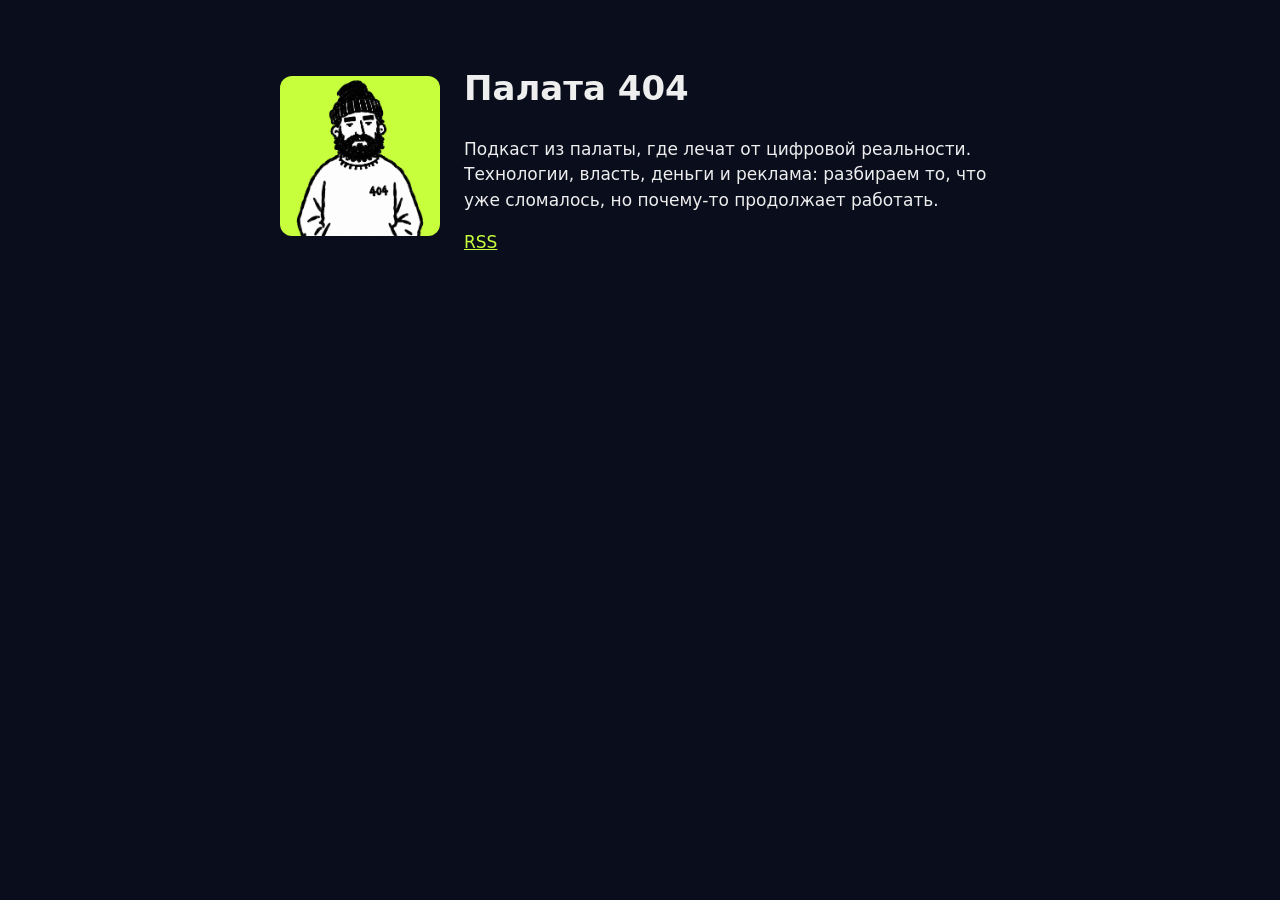
==== index.html @ 47324707 "обложка и описание шоу" ====
<!doctype html><html lang="ru"><head><meta charset="utf-8"><meta name="viewport" content="width=device-width,initial-scale=1">
<title>Палата 404</title><link rel="alternate" type="application/rss+xml" href="feed.xml">
<style>body{font:17px/1.5 system-ui,sans-serif;max-width:720px;margin:40px auto;padding:0 16px;background:#0a0d1c;color:#eee}
a{color:#c8ff3c}header{display:flex;gap:24px;align-items:center;margin-bottom:40px}header img{width:160px;border-radius:12px}
article{border-top:1px solid #333;padding:24px 0}h2{font-size:20px;margin:0 0 4px}.d{color:#999;margin:0 0 12px}audio{width:100%}</style></head>
<body><header><img src="cover.jpg" alt=""><div><h1>Палата 404</h1><p>Подкаст из палаты, где лечат от цифровой реальности. Технологии, власть, деньги и реклама: разбираем то, что уже сломалось, но почему-то продолжает работать.</p>
<p><a href="feed.xml">RSS</a></p></div></header>
</body></html>
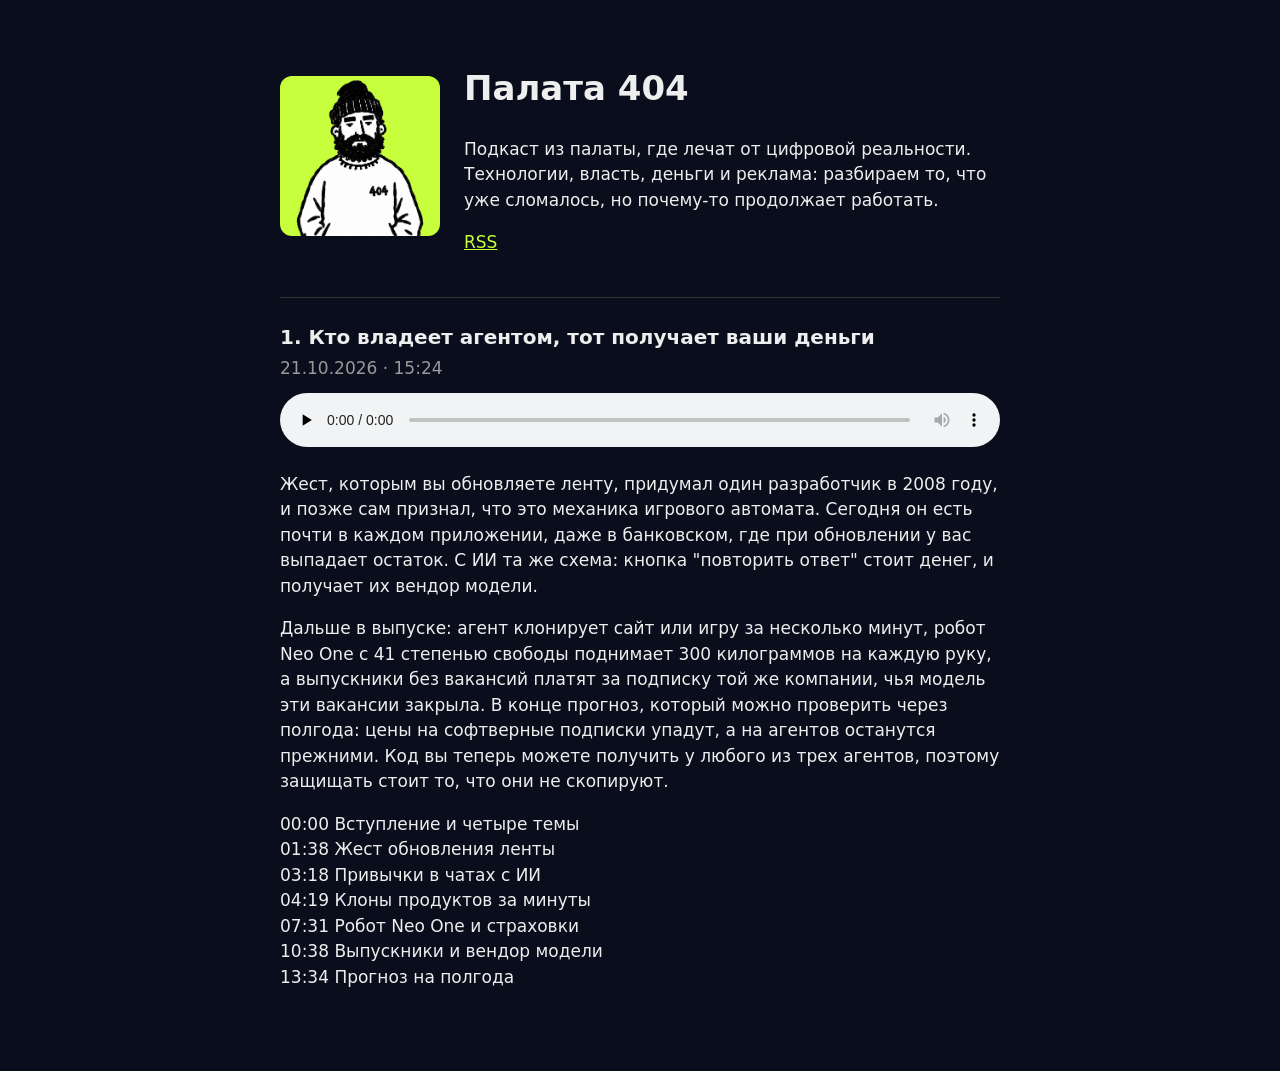
==== commit 98727eda: "выпуск 1: Кто владеет агентом, тот получает ваши деньги" ====
--- a/index.html
+++ b/index.html
@@ -1,8 +1,18 @@
 <!doctype html><html lang="ru"><head><meta charset="utf-8"><meta name="viewport" content="width=device-width,initial-scale=1">
 <title>Палата 404</title><link rel="alternate" type="application/rss+xml" href="feed.xml">
+<meta property="og:title" content="Палата 404"><meta property="og:description" content="Подкаст из палаты, где лечат от цифровой реальности. Технологии, власть, деньги и реклама: разбираем то, что уже сломалось, но почему-то продолжает работать.">
+<meta property="og:image" content="https://podcast.vfamilii.ru/cover.jpg">
 <style>body{font:17px/1.5 system-ui,sans-serif;max-width:720px;margin:40px auto;padding:0 16px;background:#0a0d1c;color:#eee}
-a{color:#c8ff3c}header{display:flex;gap:24px;align-items:center;margin-bottom:40px}header img{width:160px;border-radius:12px}
+a{color:#c8ff3c}header{display:flex;gap:24px;align-items:center;margin-bottom:24px}header img{width:160px;border-radius:12px}
+.links{display:grid;grid-template-columns:repeat(auto-fill,minmax(200px,1fr));gap:10px;margin-bottom:40px}
+.b{display:block;padding:14px 16px;border-radius:12px;background:#1a1f38;color:#eee;text-decoration:none;font-weight:600;text-align:center}
+.b:hover{background:#c8ff3c;color:#0a0d1c}
+@media(max-width:560px){header{flex-direction:column;text-align:center}.links{grid-template-columns:1fr}}
 article{border-top:1px solid #333;padding:24px 0}h2{font-size:20px;margin:0 0 4px}.d{color:#999;margin:0 0 12px}audio{width:100%}</style></head>
 <body><header><img src="cover.jpg" alt=""><div><h1>Палата 404</h1><p>Подкаст из палаты, где лечат от цифровой реальности. Технологии, власть, деньги и реклама: разбираем то, что уже сломалось, но почему-то продолжает работать.</p>
 <p><a href="feed.xml">RSS</a></p></div></header>
-</body></html>+
+<article><h2>1. Кто владеет агентом, тот получает ваши деньги</h2>
+<p class="d">21.10.2026 · 15:24</p>
+<audio controls preload="none" src="https://github.com/tony-moly/podcast/releases/download/ep-001/ep-001.mp3"></audio>
+<p>Жест, которым вы обновляете ленту, придумал один разработчик в 2008 году, и позже сам признал, что это механика игрового автомата. Сегодня он есть почти в каждом приложении, даже в банковском, где при обновлении у вас выпадает остаток. С ИИ та же схема: кнопка &quot;повторить ответ&quot; стоит денег, и получает их вендор модели.</p><p>Дальше в выпуске: агент клонирует сайт или игру за несколько минут, робот Neo One с 41 степенью свободы поднимает 300 килограммов на каждую руку, а выпускники без вакансий платят за подписку той же компании, чья модель эти вакансии закрыла. В конце прогноз, который можно проверить через полгода: цены на софтверные подписки упадут, а на агентов останутся прежними. Код вы теперь можете получить у любого из трех агентов, поэтому защищать стоит то, что они не скопируют.</p><p>00:00 Вступление и четыре темы<br>01:38 Жест обновления ленты<br>03:18 Привычки в чатах с ИИ<br>04:19 Клоны продуктов за минуты<br>07:31 Робот Neo One и страховки<br>10:38 Выпускники и вендор модели<br>13:34 Прогноз на полгода</p></article></body></html>
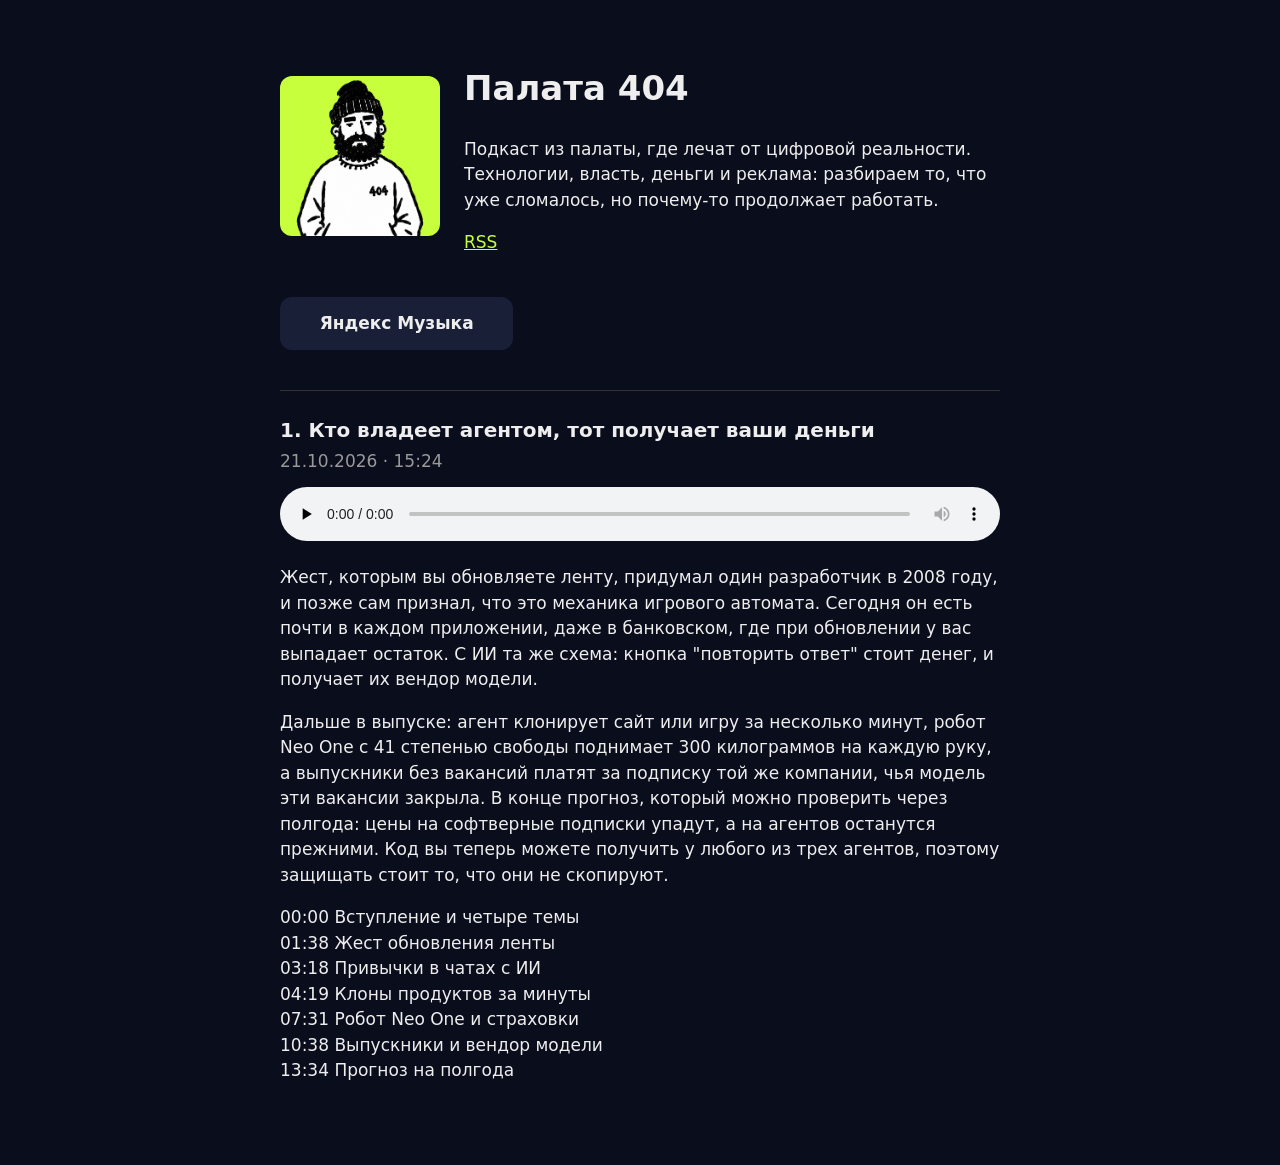
==== commit 75891738: "страница: ссылка на Яндекс Музыку" ====
--- a/index.html
+++ b/index.html
@@ -11,7 +11,7 @@
 article{border-top:1px solid #333;padding:24px 0}h2{font-size:20px;margin:0 0 4px}.d{color:#999;margin:0 0 12px}audio{width:100%}</style></head>
 <body><header><img src="cover.jpg" alt=""><div><h1>Палата 404</h1><p>Подкаст из палаты, где лечат от цифровой реальности. Технологии, власть, деньги и реклама: разбираем то, что уже сломалось, но почему-то продолжает работать.</p>
 <p><a href="feed.xml">RSS</a></p></div></header>
-
+<nav class="links"><a class="b" href="https://music.yandex.ru/album/44624754" target="_blank" rel="noopener">Яндекс Музыка</a></nav>
 <article><h2>1. Кто владеет агентом, тот получает ваши деньги</h2>
 <p class="d">21.10.2026 · 15:24</p>
 <audio controls preload="none" src="https://github.com/tony-moly/podcast/releases/download/ep-001/ep-001.mp3"></audio>
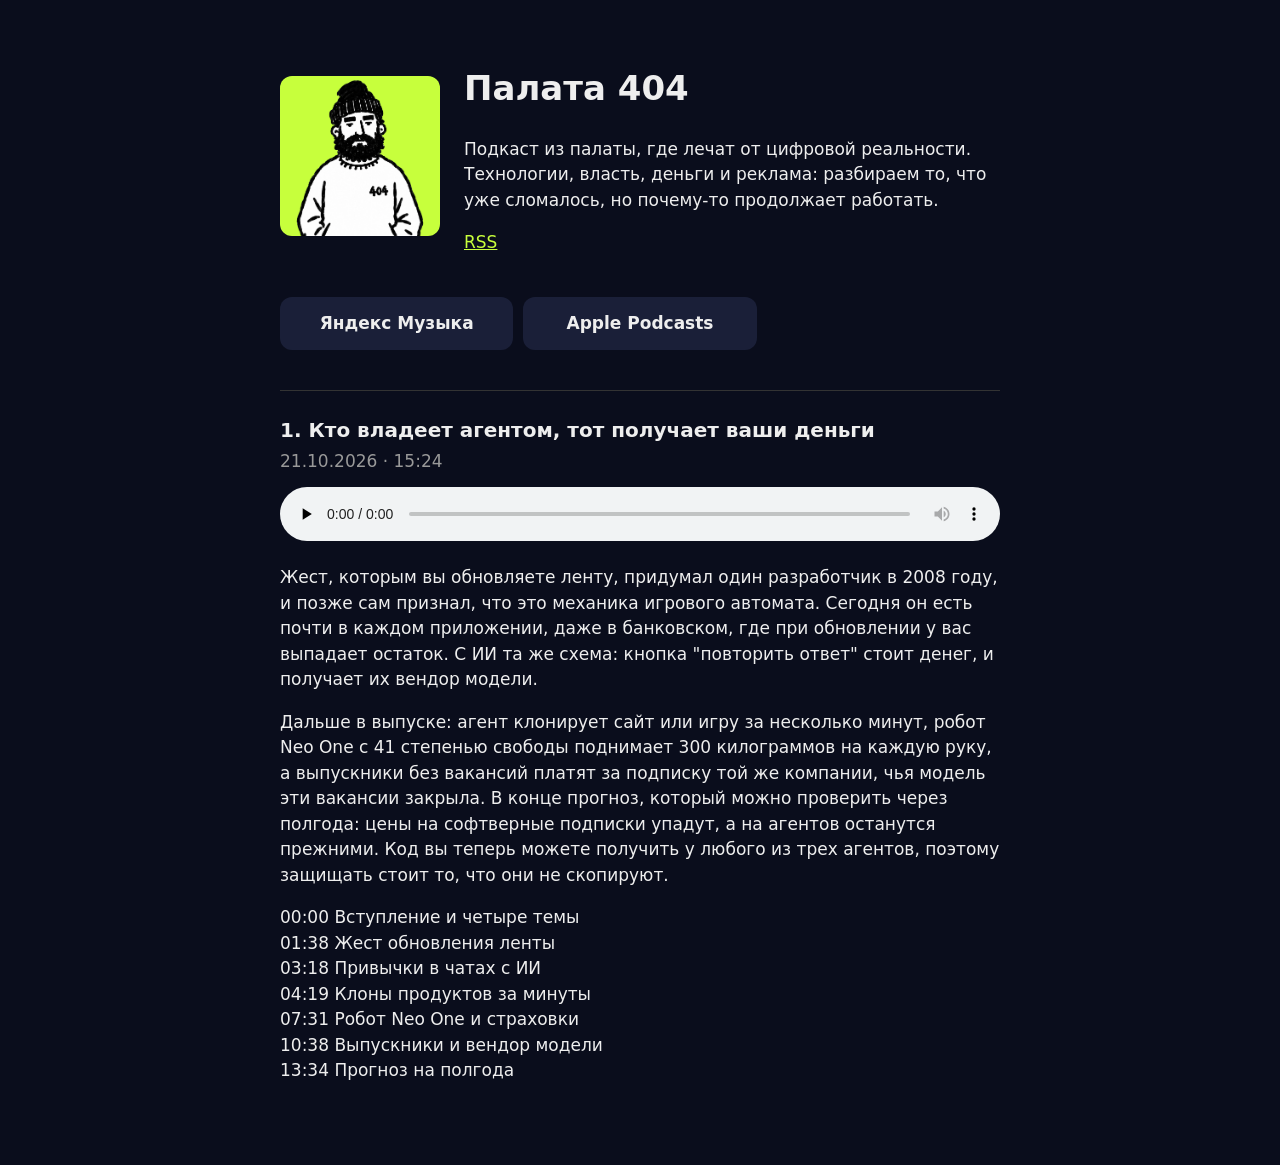
==== commit 50f6e072: "страница: ссылка на Apple Podcasts" ====
--- a/index.html
+++ b/index.html
@@ -11,8 +11,8 @@
 article{border-top:1px solid #333;padding:24px 0}h2{font-size:20px;margin:0 0 4px}.d{color:#999;margin:0 0 12px}audio{width:100%}</style></head>
 <body><header><img src="cover.jpg" alt=""><div><h1>Палата 404</h1><p>Подкаст из палаты, где лечат от цифровой реальности. Технологии, власть, деньги и реклама: разбираем то, что уже сломалось, но почему-то продолжает работать.</p>
 <p><a href="feed.xml">RSS</a></p></div></header>
-<nav class="links"><a class="b" href="https://music.yandex.ru/album/44624754" target="_blank" rel="noopener">Яндекс Музыка</a></nav>
+<nav class="links"><a class="b" href="https://music.yandex.ru/album/44624754" target="_blank" rel="noopener">Яндекс Музыка</a><a class="b" href="https://podcasts.apple.com/ru/podcast/id6825445294" target="_blank" rel="noopener">Apple Podcasts</a></nav>
 <article><h2>1. Кто владеет агентом, тот получает ваши деньги</h2>
 <p class="d">21.10.2026 · 15:24</p>
-<audio controls preload="none" src="https://github.com/tony-moly/podcast/releases/download/ep-001/ep-001.mp3"></audio>
+<audio controls preload="none" src="https://podcast.vfamilii.ru/audio/ep-001.mp3"></audio>
 <p>Жест, которым вы обновляете ленту, придумал один разработчик в 2008 году, и позже сам признал, что это механика игрового автомата. Сегодня он есть почти в каждом приложении, даже в банковском, где при обновлении у вас выпадает остаток. С ИИ та же схема: кнопка &quot;повторить ответ&quot; стоит денег, и получает их вендор модели.</p><p>Дальше в выпуске: агент клонирует сайт или игру за несколько минут, робот Neo One с 41 степенью свободы поднимает 300 килограммов на каждую руку, а выпускники без вакансий платят за подписку той же компании, чья модель эти вакансии закрыла. В конце прогноз, который можно проверить через полгода: цены на софтверные подписки упадут, а на агентов останутся прежними. Код вы теперь можете получить у любого из трех агентов, поэтому защищать стоит то, что они не скопируют.</p><p>00:00 Вступление и четыре темы<br>01:38 Жест обновления ленты<br>03:18 Привычки в чатах с ИИ<br>04:19 Клоны продуктов за минуты<br>07:31 Робот Neo One и страховки<br>10:38 Выпускники и вендор модели<br>13:34 Прогноз на полгода</p></article></body></html>
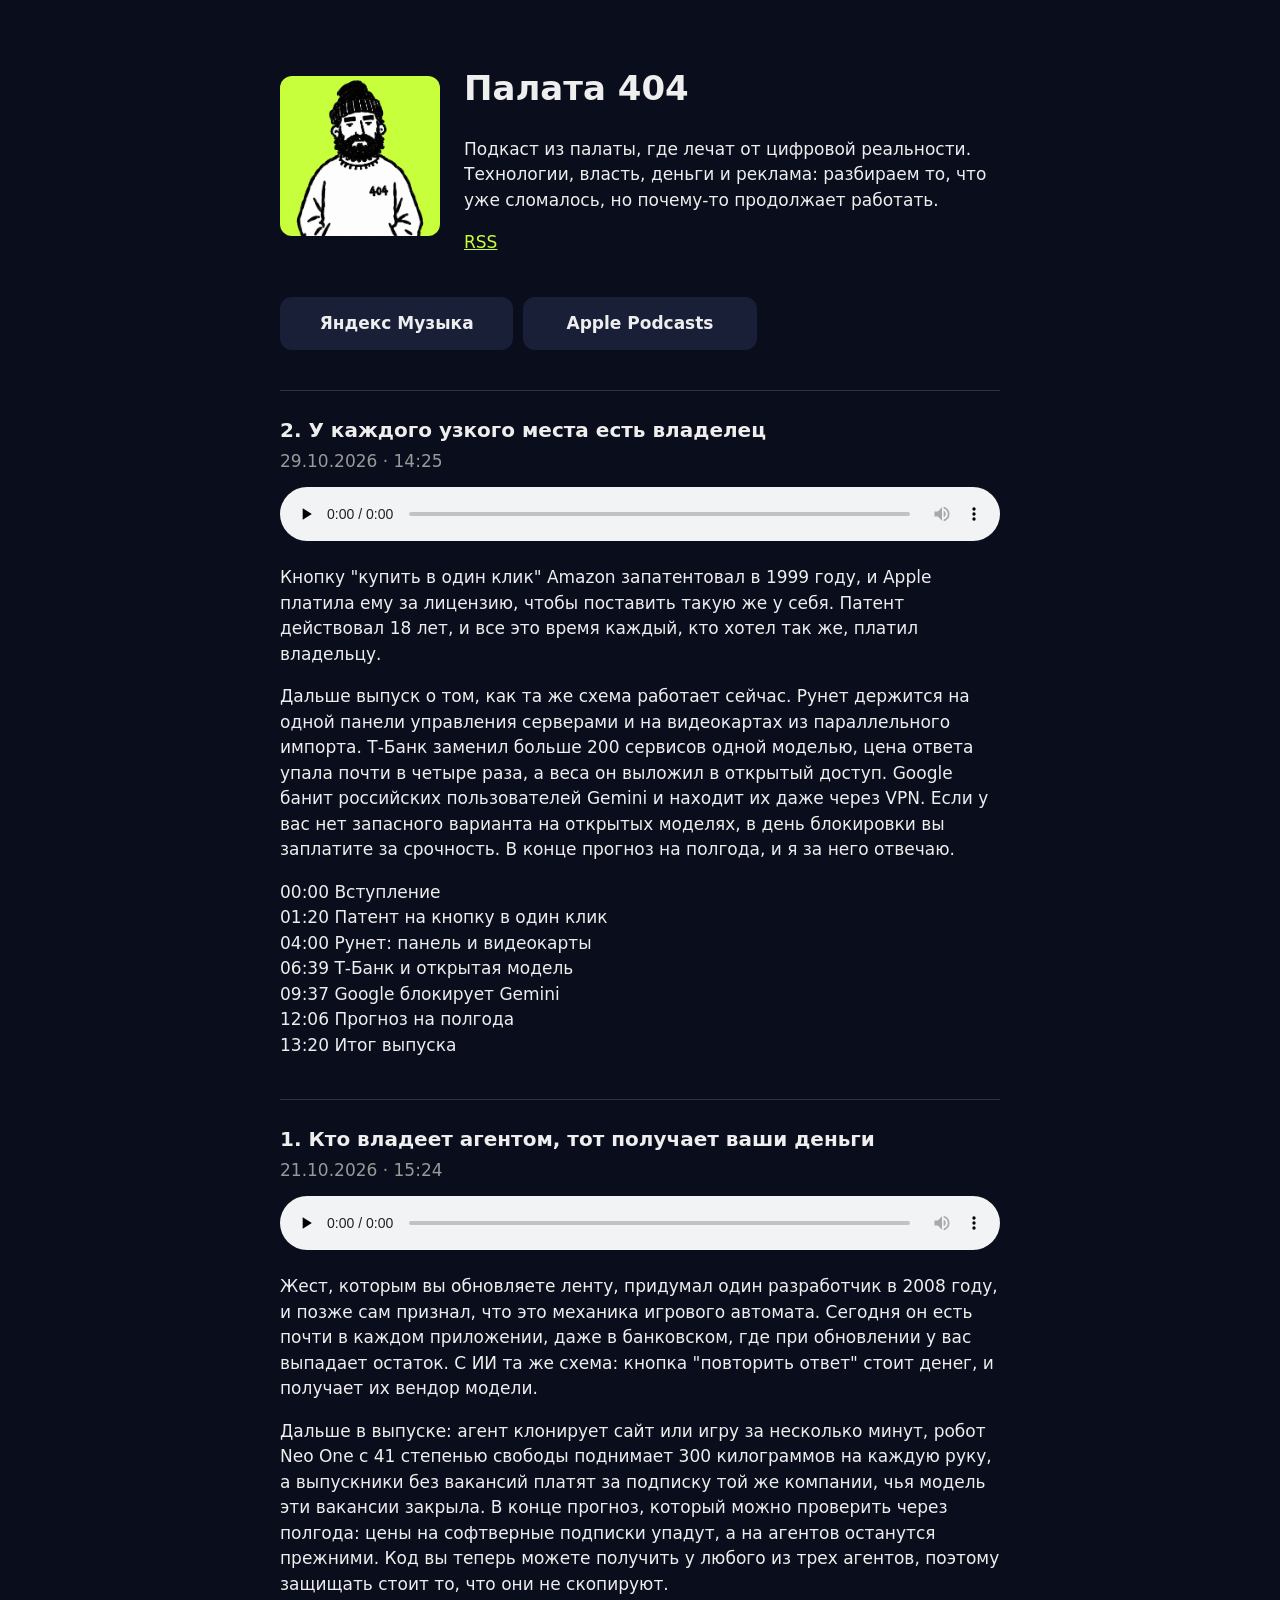
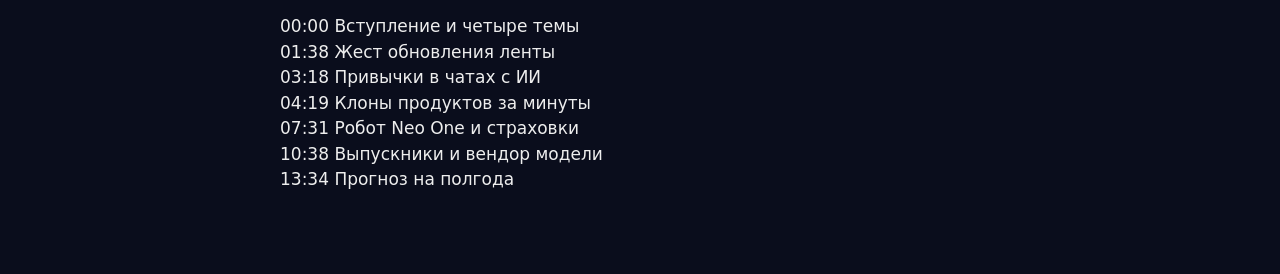
==== commit dde92da1: "выпуск 2: У каждого узкого места есть владелец" ====
--- a/index.html
+++ b/index.html
@@ -12,7 +12,10 @@
 <body><header><img src="cover.jpg" alt=""><div><h1>Палата 404</h1><p>Подкаст из палаты, где лечат от цифровой реальности. Технологии, власть, деньги и реклама: разбираем то, что уже сломалось, но почему-то продолжает работать.</p>
 <p><a href="feed.xml">RSS</a></p></div></header>
 <nav class="links"><a class="b" href="https://music.yandex.ru/album/44624754" target="_blank" rel="noopener">Яндекс Музыка</a><a class="b" href="https://podcasts.apple.com/ru/podcast/id6825445294" target="_blank" rel="noopener">Apple Podcasts</a></nav>
-<article><h2>1. Кто владеет агентом, тот получает ваши деньги</h2>
+<article><h2>2. У каждого узкого места есть владелец</h2>
+<p class="d">29.10.2026 · 14:25</p>
+<audio controls preload="none" src="https://podcast.vfamilii.ru/audio/ep-002.mp3"></audio>
+<p>Кнопку &quot;купить в один клик&quot; Amazon запатентовал в 1999 году, и Apple платила ему за лицензию, чтобы поставить такую же у себя. Патент действовал 18 лет, и все это время каждый, кто хотел так же, платил владельцу.</p><p>Дальше выпуск о том, как та же схема работает сейчас. Рунет держится на одной панели управления серверами и на видеокартах из параллельного импорта. Т-Банк заменил больше 200 сервисов одной моделью, цена ответа упала почти в четыре раза, а веса он выложил в открытый доступ. Google банит российских пользователей Gemini и находит их даже через VPN. Если у вас нет запасного варианта на открытых моделях, в день блокировки вы заплатите за срочность. В конце прогноз на полгода, и я за него отвечаю.</p><p>00:00 Вступление<br>01:20 Патент на кнопку в один клик<br>04:00 Рунет: панель и видеокарты<br>06:39 Т-Банк и открытая модель<br>09:37 Google блокирует Gemini<br>12:06 Прогноз на полгода<br>13:20 Итог выпуска</p></article><article><h2>1. Кто владеет агентом, тот получает ваши деньги</h2>
 <p class="d">21.10.2026 · 15:24</p>
 <audio controls preload="none" src="https://podcast.vfamilii.ru/audio/ep-001.mp3"></audio>
 <p>Жест, которым вы обновляете ленту, придумал один разработчик в 2008 году, и позже сам признал, что это механика игрового автомата. Сегодня он есть почти в каждом приложении, даже в банковском, где при обновлении у вас выпадает остаток. С ИИ та же схема: кнопка &quot;повторить ответ&quot; стоит денег, и получает их вендор модели.</p><p>Дальше в выпуске: агент клонирует сайт или игру за несколько минут, робот Neo One с 41 степенью свободы поднимает 300 килограммов на каждую руку, а выпускники без вакансий платят за подписку той же компании, чья модель эти вакансии закрыла. В конце прогноз, который можно проверить через полгода: цены на софтверные подписки упадут, а на агентов останутся прежними. Код вы теперь можете получить у любого из трех агентов, поэтому защищать стоит то, что они не скопируют.</p><p>00:00 Вступление и четыре темы<br>01:38 Жест обновления ленты<br>03:18 Привычки в чатах с ИИ<br>04:19 Клоны продуктов за минуты<br>07:31 Робот Neo One и страховки<br>10:38 Выпускники и вендор модели<br>13:34 Прогноз на полгода</p></article></body></html>
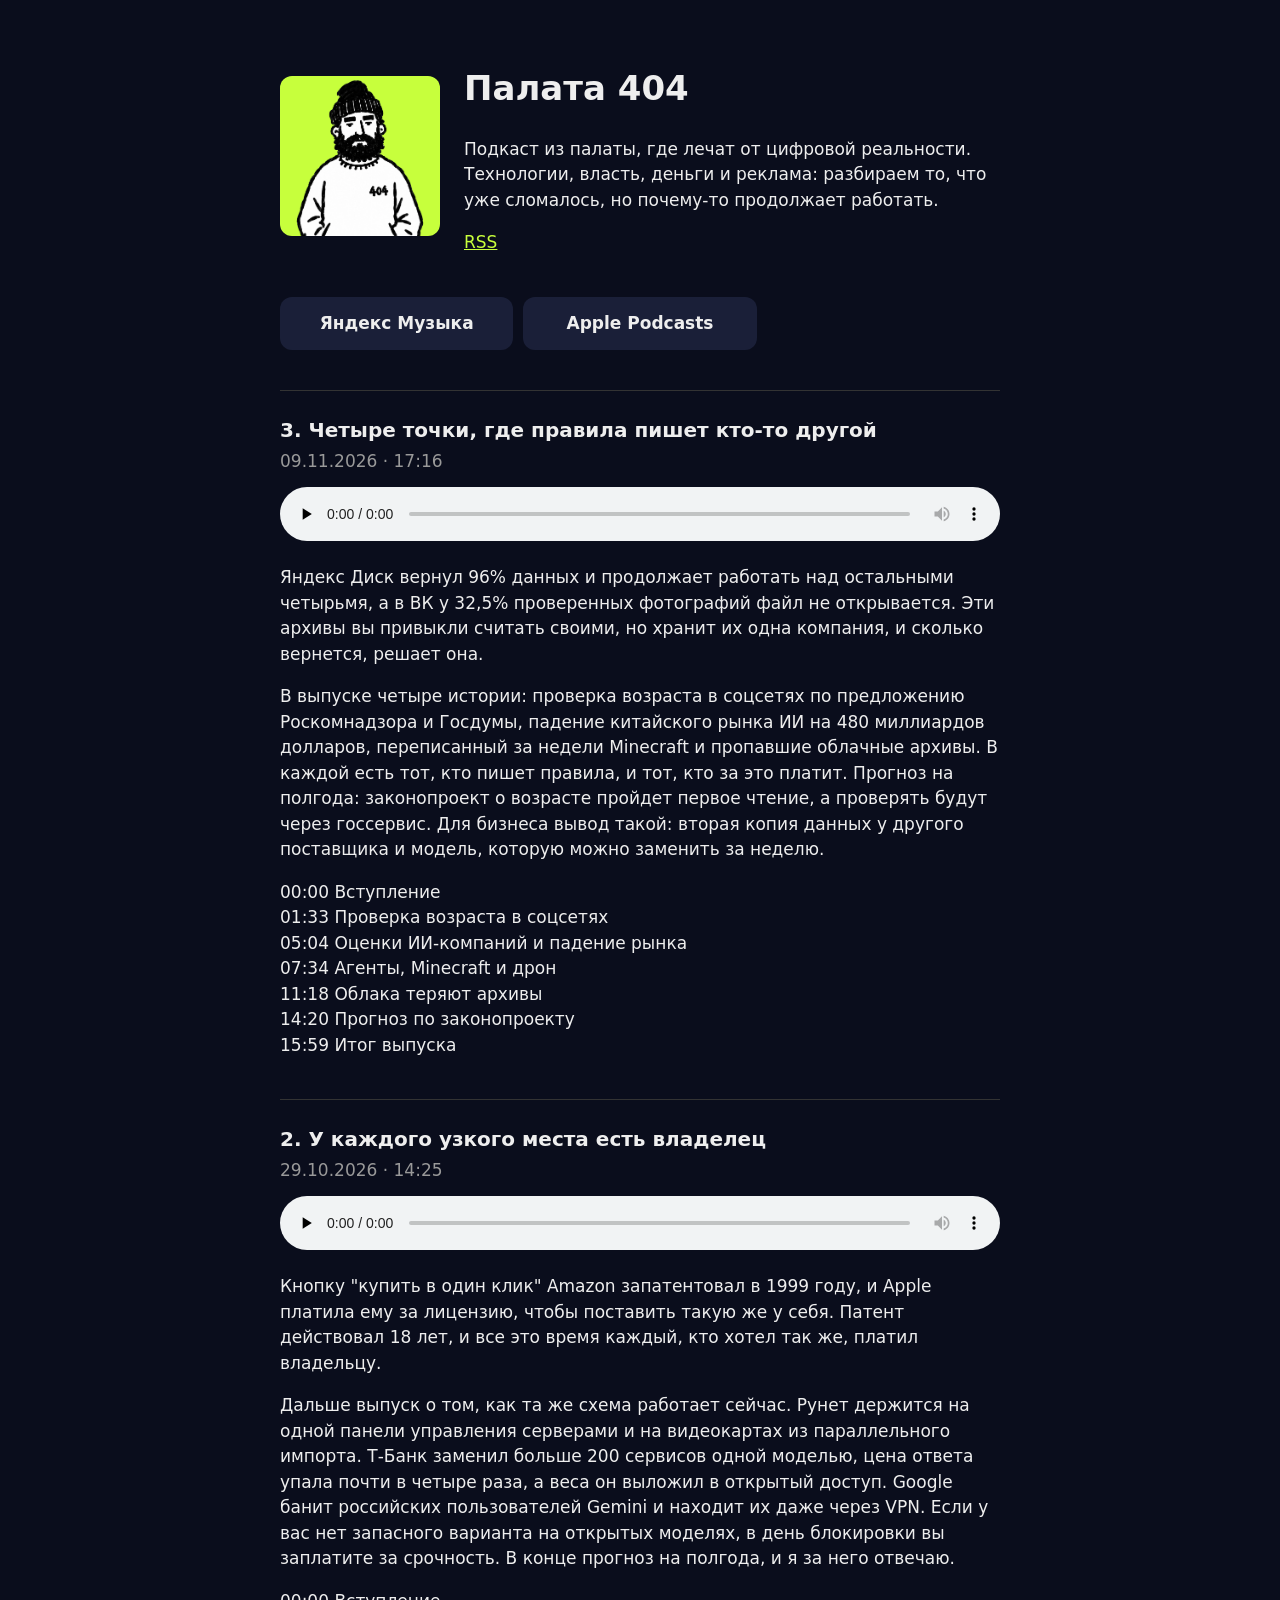
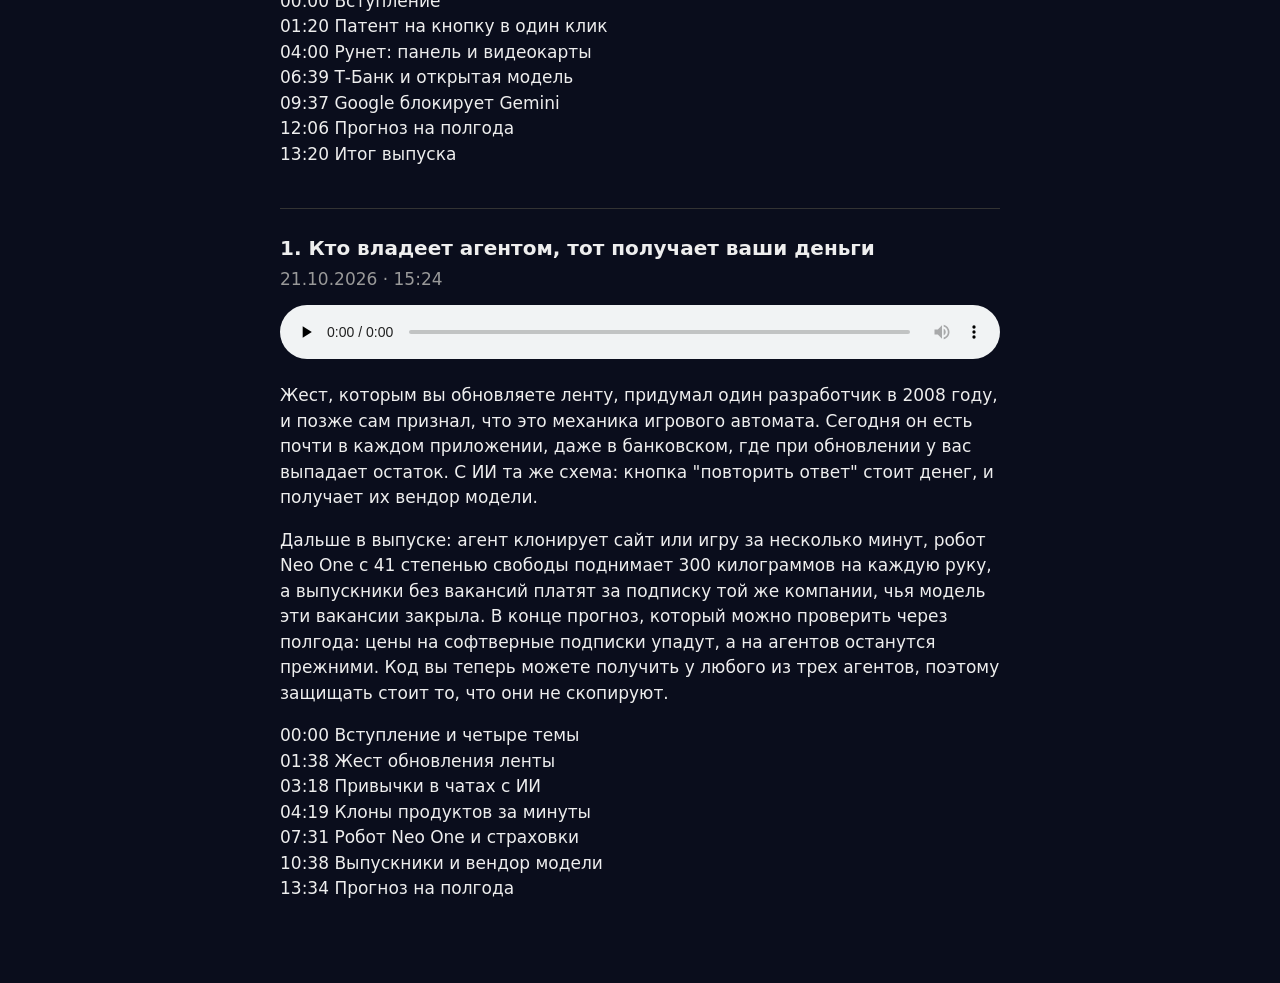
==== commit c5d63176: "выпуск 3: Четыре точки, где правила пишет кто-то другой" ====
--- a/index.html
+++ b/index.html
@@ -12,7 +12,10 @@
 <body><header><img src="cover.jpg" alt=""><div><h1>Палата 404</h1><p>Подкаст из палаты, где лечат от цифровой реальности. Технологии, власть, деньги и реклама: разбираем то, что уже сломалось, но почему-то продолжает работать.</p>
 <p><a href="feed.xml">RSS</a></p></div></header>
 <nav class="links"><a class="b" href="https://music.yandex.ru/album/44624754" target="_blank" rel="noopener">Яндекс Музыка</a><a class="b" href="https://podcasts.apple.com/ru/podcast/id6825445294" target="_blank" rel="noopener">Apple Podcasts</a></nav>
-<article><h2>2. У каждого узкого места есть владелец</h2>
+<article><h2>3. Четыре точки, где правила пишет кто-то другой</h2>
+<p class="d">09.11.2026 · 17:16</p>
+<audio controls preload="none" src="https://podcast.vfamilii.ru/audio/ep-003.mp3"></audio>
+<p>Яндекс Диск вернул 96% данных и продолжает работать над остальными четырьмя, а в ВК у 32,5% проверенных фотографий файл не открывается. Эти архивы вы привыкли считать своими, но хранит их одна компания, и сколько вернется, решает она.</p><p>В выпуске четыре истории: проверка возраста в соцсетях по предложению Роскомнадзора и Госдумы, падение китайского рынка ИИ на 480 миллиардов долларов, переписанный за недели Minecraft и пропавшие облачные архивы. В каждой есть тот, кто пишет правила, и тот, кто за это платит. Прогноз на полгода: законопроект о возрасте пройдет первое чтение, а проверять будут через госсервис. Для бизнеса вывод такой: вторая копия данных у другого поставщика и модель, которую можно заменить за неделю.</p><p>00:00 Вступление<br>01:33 Проверка возраста в соцсетях<br>05:04 Оценки ИИ-компаний и падение рынка<br>07:34 Агенты, Minecraft и дрон<br>11:18 Облака теряют архивы<br>14:20 Прогноз по законопроекту<br>15:59 Итог выпуска</p></article><article><h2>2. У каждого узкого места есть владелец</h2>
 <p class="d">29.10.2026 · 14:25</p>
 <audio controls preload="none" src="https://podcast.vfamilii.ru/audio/ep-002.mp3"></audio>
 <p>Кнопку &quot;купить в один клик&quot; Amazon запатентовал в 1999 году, и Apple платила ему за лицензию, чтобы поставить такую же у себя. Патент действовал 18 лет, и все это время каждый, кто хотел так же, платил владельцу.</p><p>Дальше выпуск о том, как та же схема работает сейчас. Рунет держится на одной панели управления серверами и на видеокартах из параллельного импорта. Т-Банк заменил больше 200 сервисов одной моделью, цена ответа упала почти в четыре раза, а веса он выложил в открытый доступ. Google банит российских пользователей Gemini и находит их даже через VPN. Если у вас нет запасного варианта на открытых моделях, в день блокировки вы заплатите за срочность. В конце прогноз на полгода, и я за него отвечаю.</p><p>00:00 Вступление<br>01:20 Патент на кнопку в один клик<br>04:00 Рунет: панель и видеокарты<br>06:39 Т-Банк и открытая модель<br>09:37 Google блокирует Gemini<br>12:06 Прогноз на полгода<br>13:20 Итог выпуска</p></article><article><h2>1. Кто владеет агентом, тот получает ваши деньги</h2>
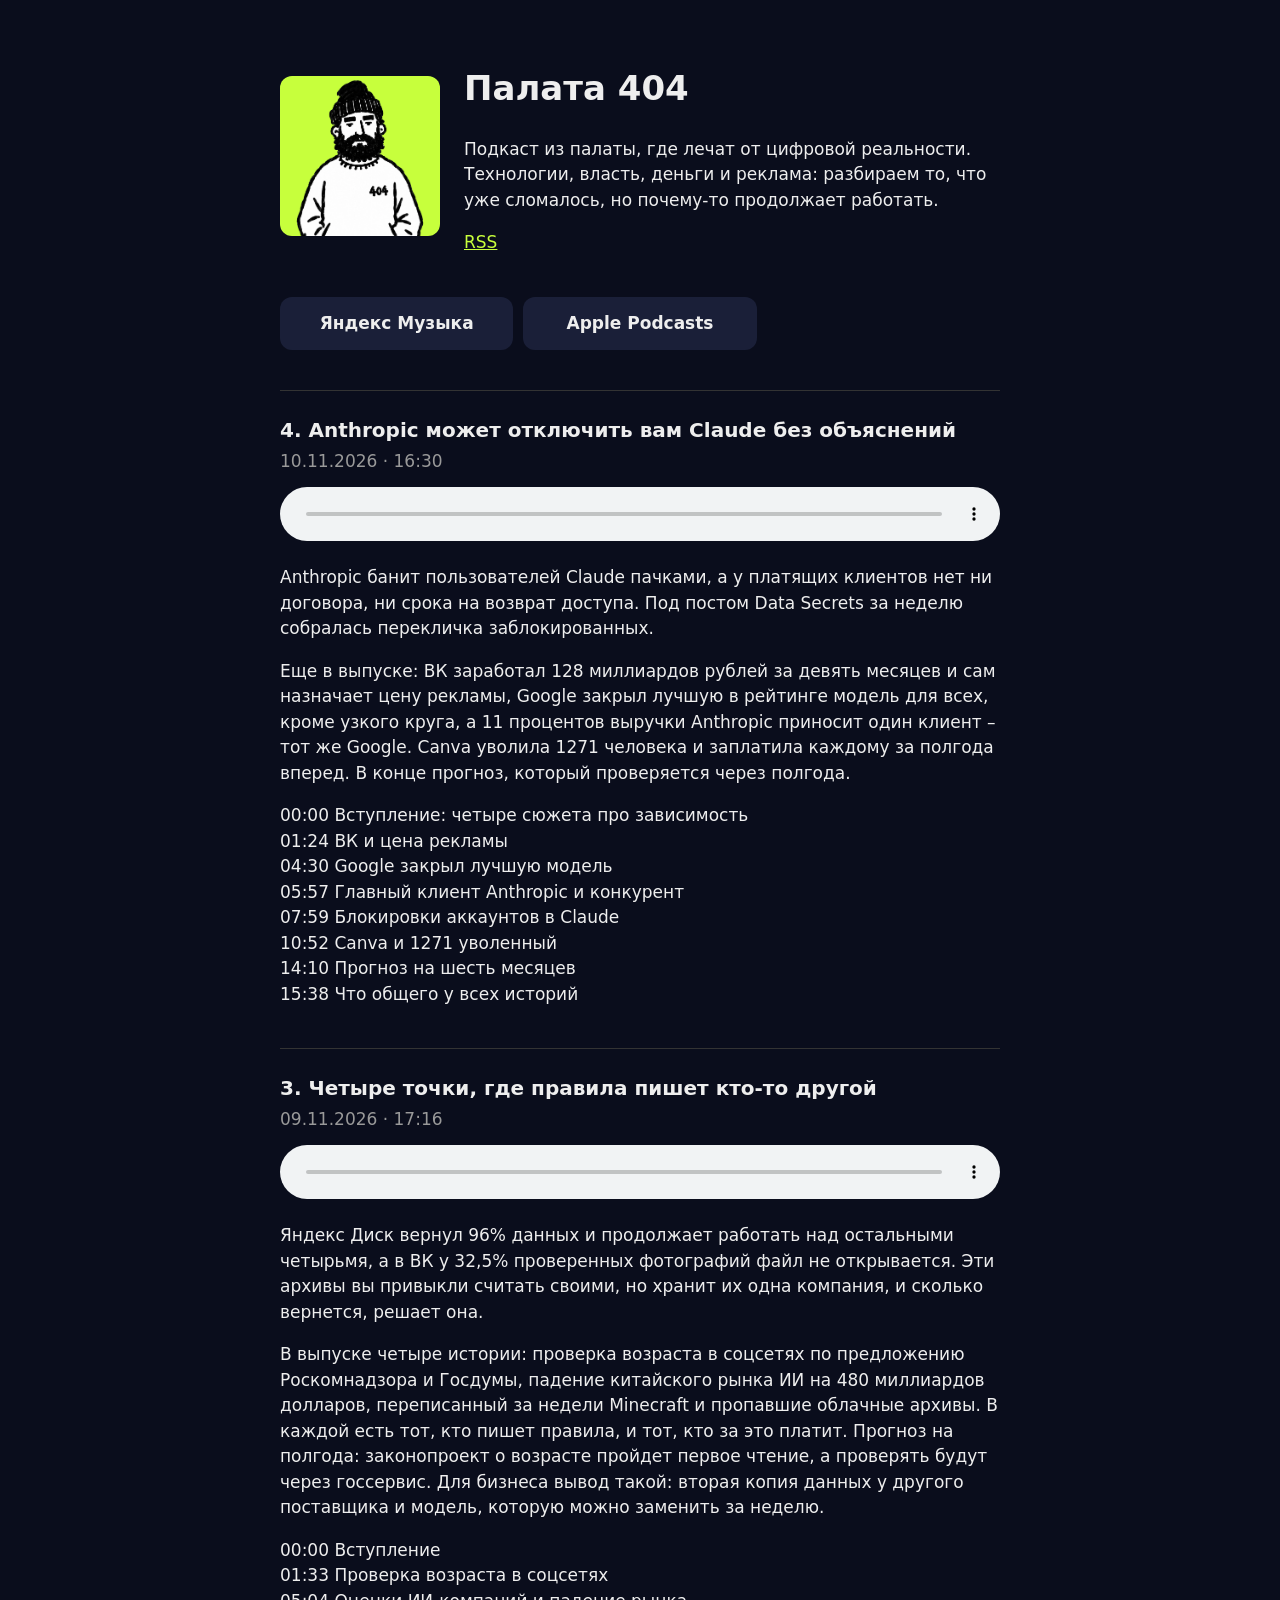
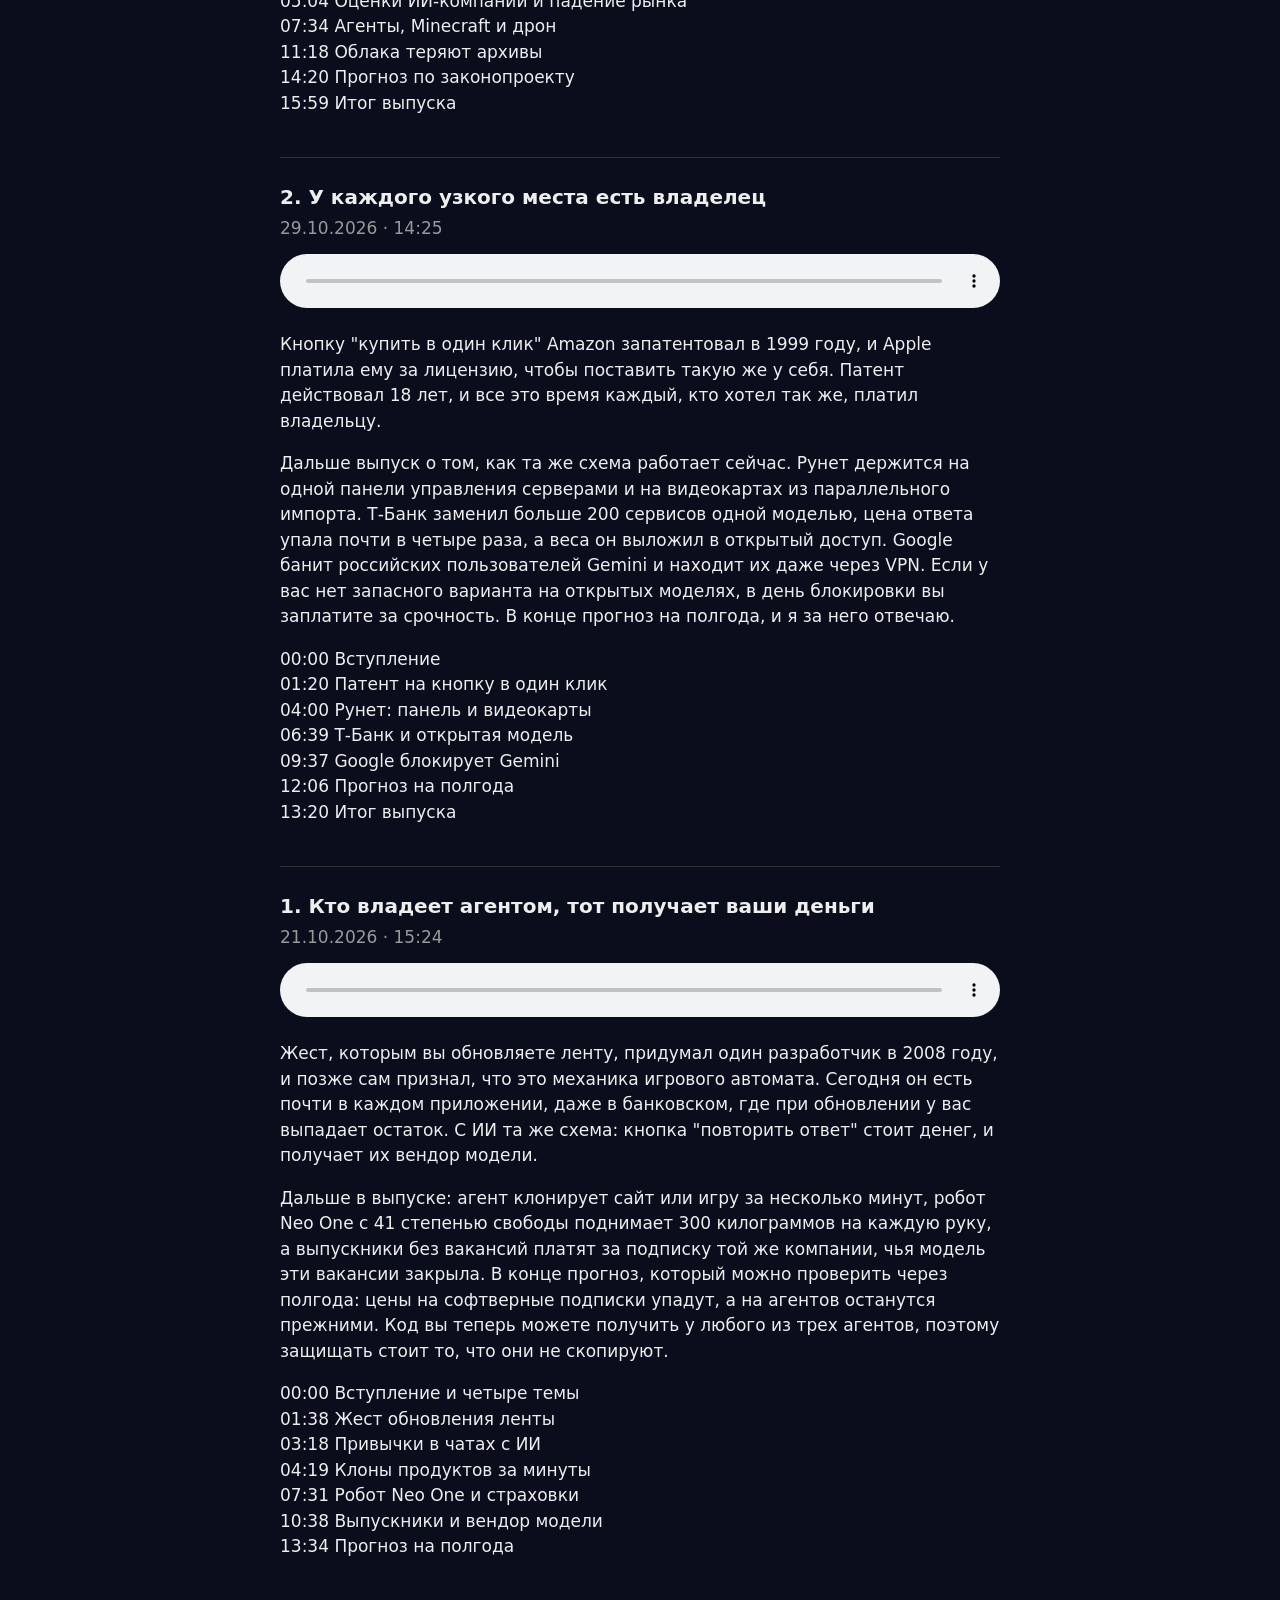
==== commit b7dfdb11: "выпуск 4: Anthropic может отключить вам Claude без объяснений" ====
--- a/index.html
+++ b/index.html
@@ -12,7 +12,10 @@
 <body><header><img src="cover.jpg" alt=""><div><h1>Палата 404</h1><p>Подкаст из палаты, где лечат от цифровой реальности. Технологии, власть, деньги и реклама: разбираем то, что уже сломалось, но почему-то продолжает работать.</p>
 <p><a href="feed.xml">RSS</a></p></div></header>
 <nav class="links"><a class="b" href="https://music.yandex.ru/album/44624754" target="_blank" rel="noopener">Яндекс Музыка</a><a class="b" href="https://podcasts.apple.com/ru/podcast/id6825445294" target="_blank" rel="noopener">Apple Podcasts</a></nav>
-<article><h2>3. Четыре точки, где правила пишет кто-то другой</h2>
+<article><h2>4. Anthropic может отключить вам Claude без объяснений</h2>
+<p class="d">10.11.2026 · 16:30</p>
+<audio controls preload="none" src="https://podcast.vfamilii.ru/audio/ep-004.mp3"></audio>
+<p>Anthropic банит пользователей Claude пачками, а у платящих клиентов нет ни договора, ни срока на возврат доступа. Под постом Data Secrets за неделю собралась перекличка заблокированных.</p><p>Еще в выпуске: ВК заработал 128 миллиардов рублей за девять месяцев и сам назначает цену рекламы, Google закрыл лучшую в рейтинге модель для всех, кроме узкого круга, а 11 процентов выручки Anthropic приносит один клиент – тот же Google. Canva уволила 1271 человека и заплатила каждому за полгода вперед. В конце прогноз, который проверяется через полгода.</p><p>00:00 Вступление: четыре сюжета про зависимость<br>01:24 ВК и цена рекламы<br>04:30 Google закрыл лучшую модель<br>05:57 Главный клиент Anthropic и конкурент<br>07:59 Блокировки аккаунтов в Claude<br>10:52 Canva и 1271 уволенный<br>14:10 Прогноз на шесть месяцев<br>15:38 Что общего у всех историй</p></article><article><h2>3. Четыре точки, где правила пишет кто-то другой</h2>
 <p class="d">09.11.2026 · 17:16</p>
 <audio controls preload="none" src="https://podcast.vfamilii.ru/audio/ep-003.mp3"></audio>
 <p>Яндекс Диск вернул 96% данных и продолжает работать над остальными четырьмя, а в ВК у 32,5% проверенных фотографий файл не открывается. Эти архивы вы привыкли считать своими, но хранит их одна компания, и сколько вернется, решает она.</p><p>В выпуске четыре истории: проверка возраста в соцсетях по предложению Роскомнадзора и Госдумы, падение китайского рынка ИИ на 480 миллиардов долларов, переписанный за недели Minecraft и пропавшие облачные архивы. В каждой есть тот, кто пишет правила, и тот, кто за это платит. Прогноз на полгода: законопроект о возрасте пройдет первое чтение, а проверять будут через госсервис. Для бизнеса вывод такой: вторая копия данных у другого поставщика и модель, которую можно заменить за неделю.</p><p>00:00 Вступление<br>01:33 Проверка возраста в соцсетях<br>05:04 Оценки ИИ-компаний и падение рынка<br>07:34 Агенты, Minecraft и дрон<br>11:18 Облака теряют архивы<br>14:20 Прогноз по законопроекту<br>15:59 Итог выпуска</p></article><article><h2>2. У каждого узкого места есть владелец</h2>
